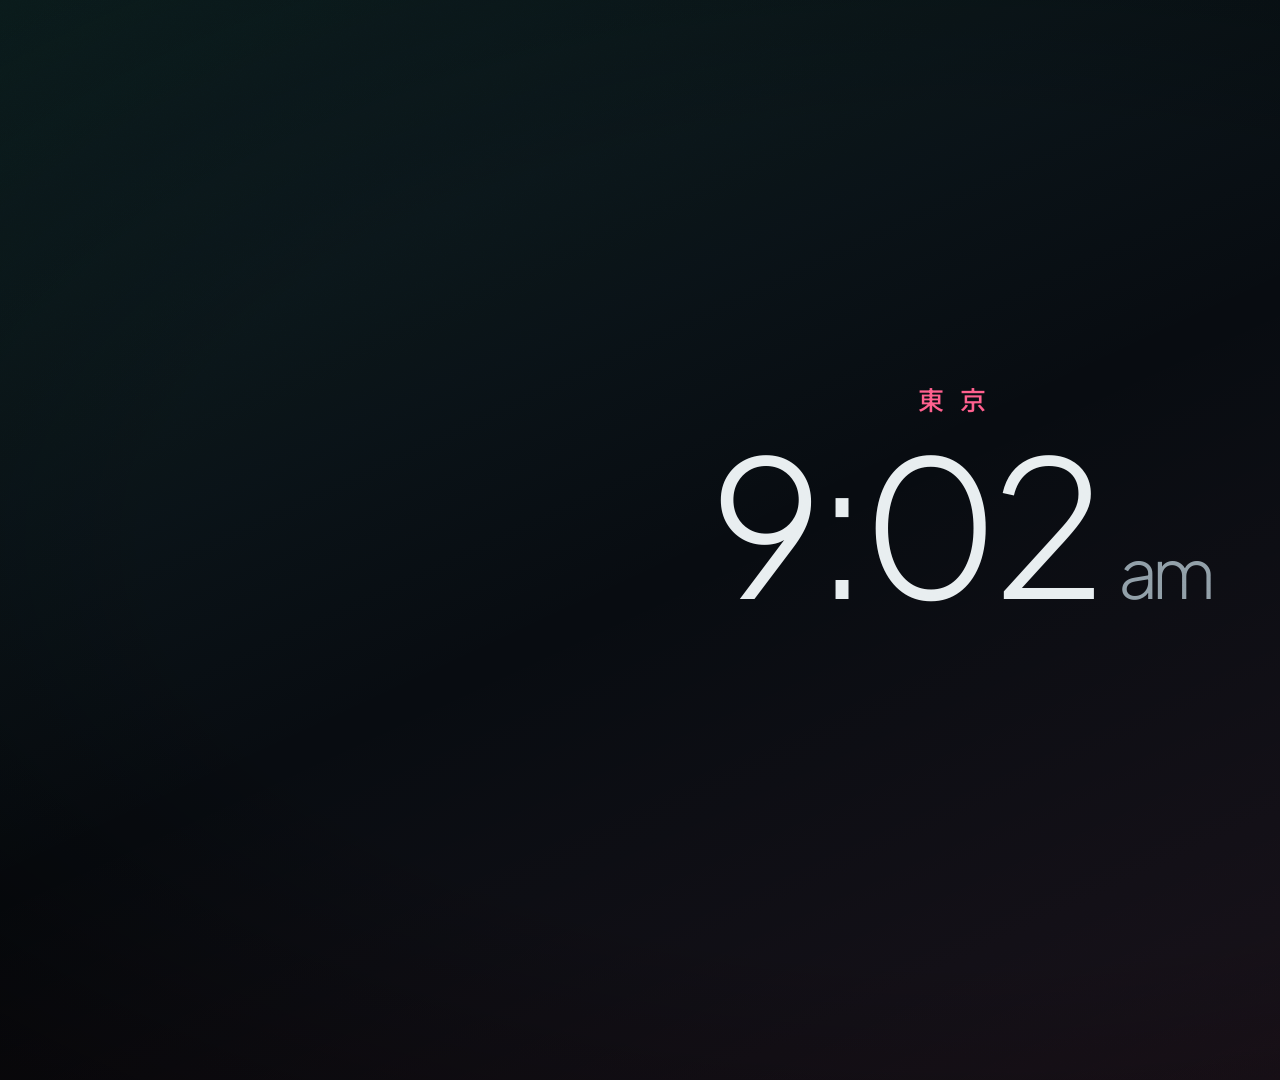
==== brag-output/composition/index.html @ 554b27e4 "Add narrated launch video for Prospect and Outreach Agent Tokyo-night minimal brag video (1920x1080," ====
<!doctype html>
<html lang="en">
<head>
<meta charset="utf-8">
<title>Prospect and Outreach Agent</title>
<style>
@font-face{font-family:"Jakarta";src:url(assets/fonts/jakarta-300.woff2) format("woff2");font-weight:300}
@font-face{font-family:"Jakarta";src:url(assets/fonts/jakarta-400.woff2) format("woff2");font-weight:400}
@font-face{font-family:"Jakarta";src:url(assets/fonts/jakarta-600.woff2) format("woff2");font-weight:600}
@font-face{font-family:"JBMono";src:url(assets/fonts/jbmono-400.woff2) format("woff2");font-weight:400}
@font-face{font-family:"JBMono";src:url(assets/fonts/jbmono-500.woff2) format("woff2");font-weight:500}
@font-face{font-family:"NotoJP";src:url(assets/fonts/notojp-300.woff2) format("woff2");font-weight:300}
@font-face{font-family:"NotoJP";src:url(assets/fonts/notojp-500.woff2) format("woff2");font-weight:500}

:root{
  --ink:#070B10; --ink2:#0C1219; --line:#1E2A33; --line2:#2A3A45;
  --text:#E8EEF0; --muted:#8C9CA5;
  --teal:#3FD0C9; --magenta:#FF5C8A; --amber:#F2B25C;
}
html,body{margin:0;padding:0;background:var(--ink)}
#root{position:relative;width:1920px;height:1080px;overflow:hidden;background:var(--ink);
  color:var(--text);font-family:"Jakarta",sans-serif;font-weight:300}
.clip{position:absolute;inset:0}
.abs{position:absolute}
.mono{font-family:"JBMono",monospace;font-weight:400;letter-spacing:.08em}
.jp{font-family:"NotoJP",sans-serif}
.muted{color:var(--muted)}

/* ---------- Tokyo grade layers ---------- */
#bokeh .b{position:absolute;border-radius:50%;filter:blur(70px)}
#grade{background:linear-gradient(155deg,rgba(63,208,201,.10) 0%,rgba(7,11,16,0) 45%,rgba(255,92,138,.09) 100%);mix-blend-mode:screen}
#vignette{background:radial-gradient(ellipse 75% 70% at 50% 50%,rgba(0,0,0,0) 55%,rgba(0,0,0,.62) 100%)}
#grain{position:absolute;inset:-120px;opacity:.075;mix-blend-mode:overlay;
  background-image:url("data:image/svg+xml;utf8,<svg xmlns='http://www.w3.org/2000/svg' width='240' height='240'><filter id='n'><feTurbulence type='fractalNoise' baseFrequency='.9' numOctaves='2' stitchTiles='stitch'/><feColorMatrix values='0 0 0 0 1  0 0 0 0 1  0 0 0 0 1  0 0 0 1 0'/></filter><rect width='240' height='240' filter='url(%23n)'/></svg>");}
#hair{left:0;bottom:0;height:2px;width:1920px;background:linear-gradient(90deg,var(--teal),var(--magenta));transform-origin:0 50%;opacity:.7}

/* ---------- shared bits ---------- */
.label{left:96px;top:72px;display:flex;align-items:baseline;gap:20px}
.label .k{font-family:"NotoJP";font-weight:500;font-size:34px;color:var(--magenta)}
.label .t{font-family:"JBMono";font-size:22px;letter-spacing:.32em;text-transform:uppercase;color:var(--muted)}
.card{border:1px solid var(--line2);background:rgba(12,18,25,.82);border-radius:10px}
.node{border:1px solid var(--line2);background:rgba(12,18,25,.9);border-radius:12px;padding:22px 30px}
.node .k{font-family:"NotoJP";font-weight:500;font-size:22px;color:var(--teal);letter-spacing:.2em}
.node .n{font-size:40px;font-weight:400;margin-top:4px;letter-spacing:-.01em}
.node .s{font-family:"JBMono";font-size:22px;color:var(--muted);letter-spacing:.08em;margin-top:6px}
.hl{background:var(--line2)}

/* scene 1 */
.win{width:540px;height:350px}
.win .bar{height:46px;border-bottom:1px solid var(--line);display:flex;align-items:center;gap:10px;padding:0 18px}
.win .dot{width:9px;height:9px;border-radius:50%;background:var(--line2)}
.win .ttl{margin-left:12px;font-family:"JBMono";font-size:22px;letter-spacing:.12em;color:var(--text)}
.win .sk{height:12px;border-radius:6px;background:#17222B;margin:22px 26px 0}
.tab{width:62px;height:30px;border:1px solid var(--line2);border-bottom:none;border-radius:8px 8px 0 0;background:rgba(12,18,25,.9)}
.tab::after{content:"";position:absolute;left:12px;top:12px;width:30px;height:5px;border-radius:3px;background:#22303A}

/* scene 3/4 */
.tool{left:120px;width:580px;height:76px;display:flex;align-items:center;gap:22px}
.tool .ic{width:52px;height:52px;border:1px solid var(--line2);border-radius:10px;display:flex;align-items:center;justify-content:center;font-family:"JBMono";font-size:20px;color:var(--teal)}
.tool .a{font-size:28px;font-weight:400}
.tool .b{font-family:"JBMono";font-size:21px;color:var(--muted);letter-spacing:.06em;margin-top:2px}
.row{left:820px;width:1000px;height:88px;display:flex;align-items:center;padding:0 28px;box-sizing:border-box}
.row .who{flex:1}
.row .nm{font-size:28px;font-weight:400}
.row .tt{font-family:"JBMono";font-size:21px;color:var(--muted);letter-spacing:.05em;margin-top:2px}
.pill{font-family:"JBMono";font-size:21px;letter-spacing:.04em;color:var(--teal);border:1px solid rgba(63,208,201,.4);border-radius:999px;padding:6px 14px}
.score{width:92px;text-align:right;font-family:"JBMono";font-weight:500;font-size:34px;color:var(--amber)}
.aside{font-family:"JBMono";font-size:22px;color:var(--magenta);letter-spacing:.08em;margin-left:16px}
.bar2{height:6px;border-radius:3px;background:#17222B;position:relative;width:420px}
.bar2 i{position:absolute;left:0;top:0;bottom:0;border-radius:3px;background:var(--amber);transform-origin:0 50%}

/* scene 5 */
#email{left:820px;top:220px;width:980px;height:520px;padding:34px 44px;box-sizing:border-box}
#email .meta{font-family:"JBMono";font-size:22px;color:var(--muted);letter-spacing:.04em;line-height:1.8}
#email .meta b{color:var(--text);font-weight:400}
#email .body{margin-top:26px;font-size:32px;line-height:1.55;font-weight:300}
#fact{position:relative;color:var(--text)}
#factline{position:absolute;left:0;right:0;bottom:-4px;height:2px;background:var(--teal);transform-origin:0 50%}
.caret{display:inline-block;width:2px;height:30px;background:var(--magenta);vertical-align:-4px;margin-left:2px}

/* scene 6 */
#btn{left:760px;top:690px;width:400px;height:76px;border-radius:12px;border:1px solid var(--teal);display:flex;align-items:center;justify-content:center;font-size:26px;font-weight:400;color:var(--text);background:rgba(63,208,201,.06)}
</style>
<script src="assets/vendor/gsap.min.js"></script>
<script src="assets/rms.js"></script>
</head>
<body>
<div id="root" data-composition-id="root" data-width="1920" data-height="1080" data-start="0" data-duration="36.93">

  <!-- background bokeh (Tokyo night lights) -->
  <div id="bokeh" class="clip" data-layout-allow-occlusion data-start="0" data-duration="36.93" data-track-index="0">
    <div class="b" id="b1" style="left:-140px;top:640px;width:620px;height:620px;background:#0F5A5C"></div>
    <div class="b" id="b2" style="left:1380px;top:-180px;width:640px;height:640px;background:#5A1736"></div>
    <div class="b" id="b3" style="left:1520px;top:760px;width:360px;height:360px;background:#5C3E12"></div>
    <div class="b" id="b4" style="left:620px;top:-260px;width:420px;height:420px;background:#123E55"></div>
  </div>

  <div id="vignette" class="clip" data-layout-allow-occlusion data-start="0" data-duration="36.93" data-track-index="9" style="pointer-events:none"></div>

  <!-- ======== SCENE 1 — the problem ======== -->
  <div id="s1" class="clip" data-layout-allow-occlusion data-start="0" data-duration="8.3" data-track-index="1">
    <div class="abs label" id="l1"><span class="k">一</span><span class="t">the problem</span></div>
    <div class="abs" id="bigclock" style="left:0;width:1920px;top:380px;text-align:center">
      <div class="jp" style="font-size:26px;letter-spacing:.6em;color:var(--magenta);font-weight:500">東京</div>
      <div style="font-size:190px;font-weight:300;letter-spacing:-.03em;line-height:1.1">9:02<span style="font-size:70px;color:var(--muted);margin-left:18px">am</span></div>
    </div>
    <div class="abs mono" id="smallclock" style="right:96px;top:66px;font-size:30px;color:var(--text);letter-spacing:.1em"><span id="clk">9:02</span> <span class="muted" style="font-size:20px">AM</span></div>

    <div class="abs card win" id="w1" style="left:250px;top:330px"><div class="bar"><span class="dot"></span><span class="dot"></span><span class="dot"></span><span class="ttl">CRM</span></div><div class="sk" style="width:70%"></div><div class="sk" style="width:85%"></div><div class="sk" style="width:55%"></div><div class="sk" style="width:78%"></div><div class="sk" style="width:62%"></div></div>
    <div class="abs card win" id="w2" style="left:690px;top:390px"><div class="bar"><span class="dot"></span><span class="dot"></span><span class="dot"></span><span class="ttl">Contact list</span></div><div class="sk" style="width:60%"></div><div class="sk" style="width:80%"></div><div class="sk" style="width:72%"></div><div class="sk" style="width:50%"></div><div class="sk" style="width:66%"></div></div>
    <div class="abs card win" id="w3" style="left:1130px;top:330px"><div class="bar"><span class="dot"></span><span class="dot"></span><span class="dot"></span><span class="ttl">Search</span></div><div class="sk" style="width:88%"></div><div class="sk" style="width:64%"></div><div class="sk" style="width:76%"></div><div class="sk" style="width:58%"></div><div class="sk" style="width:82%"></div></div>
    <div id="tabs"></div>

    <div class="abs card" id="onemail" style="left:740px;top:400px;width:440px;height:220px;padding:28px 34px;box-sizing:border-box">
      <div class="mono muted" style="font-size:20px;letter-spacing:.3em">DRAFTS</div>
      <div style="font-size:64px;font-weight:300;margin-top:14px">1 email</div>
      <div class="mono muted" style="font-size:20px;margin-top:8px">10:04 AM</div>
    </div>
  </div>

  <!-- ======== SCENE 2 — the manager ======== -->
  <div id="s2" class="clip" data-layout-allow-occlusion data-start="8.3" data-duration="5.85" data-track-index="2">
    <div class="abs label"><span class="k">二</span><span class="t">the orchestrator</span></div>
    <div class="abs card" id="target" style="left:510px;top:190px;width:900px;height:74px;display:flex;align-items:center;gap:26px;padding:0 30px;box-sizing:border-box">
      <span class="mono" style="font-size:20px;letter-spacing:.3em;color:var(--magenta)">TARGET</span>
      <span style="font-size:25px;font-weight:400">VP Sales, CRO · software · 200–2,000 staff · US</span>
    </div>
    <div class="abs hl" id="c0" style="left:959px;top:264px;width:2px;height:126px;transform-origin:50% 0"></div>
    <div class="abs node" id="mgr" style="left:700px;top:390px;width:520px;box-sizing:border-box;text-align:center;border-color:rgba(255,92,138,.55)">
      <div class="k" style="color:var(--magenta)">管理</div><div class="n">Manager Agent</div><div class="s">plans · delegates · checks</div>
    </div>
    <div class="abs hl" id="c1" style="left:959px;top:572px;width:2px;height:60px;transform-origin:50% 0"></div>
    <div class="abs hl" id="c2" style="left:560px;top:632px;width:800px;height:2px;transform-origin:50% 50%"></div>
    <div class="abs hl" id="c3" style="left:560px;top:632px;width:2px;height:60px;transform-origin:50% 0"></div>
    <div class="abs hl" id="c4" style="left:1358px;top:632px;width:2px;height:60px;transform-origin:50% 0"></div>
    <div class="abs node" id="nres" style="left:340px;top:692px;width:440px;box-sizing:border-box;text-align:center">
      <div class="k">調査</div><div class="n">Research Agent</div><div class="s">finds · checks · ranks</div>
    </div>
    <div class="abs node" id="nout" style="left:1140px;top:692px;width:440px;box-sizing:border-box;text-align:center">
      <div class="k">連絡</div><div class="n">Outreach Agent</div><div class="s">writes · cites · syncs</div>
    </div>
  </div>

  <!-- ======== SCENE 3 — research tools ======== -->
  <div id="s3" class="clip" data-layout-allow-occlusion data-start="14.15" data-duration="8.15" data-track-index="3">
    <div class="abs label"><span class="k">三</span><span class="t">research</span></div>
    <div class="abs node" id="rnode" style="left:120px;top:190px;width:580px;box-sizing:border-box">
      <div class="k">調査</div><div class="n">Research Agent</div>
    </div>
    <div class="abs tool" id="t1" style="top:390px"><div class="ic">◫</div><div><div class="a">CRM records</div><div class="b">accounts · owners · history</div></div></div>
    <div class="abs tool" id="t2" style="top:490px"><div class="ic">◎</div><div><div class="a">Contact database</div><div class="b">people search by role</div></div></div>
    <div class="abs tool" id="t3" style="top:590px"><div class="ic">@</div><div><div class="a">Email check</div><div class="b">verified before send</div></div></div>
    <div class="abs tool" id="t4" style="top:690px"><div class="ic">⌕</div><div><div class="a">Web search</div><div class="b">news · job posts · funding</div></div></div>
  </div>

  <!-- leads list: shared by scenes 3 and 4 -->
  <div id="leads" class="clip" data-layout-allow-occlusion data-start="19.3" data-duration="6.3" data-track-index="4">
    <div class="abs mono muted" id="lhead" style="left:820px;top:206px;font-size:20px;letter-spacing:.3em">LEADS FOUND · 4</div>
    <div class="abs card row" id="r0" style="top:260px"><div class="who"><div class="nm">Elena Ruiz</div><div class="tt">Head of RevOps · Brightpath</div></div><span class="pill">new office · 120 days</span><span class="score" id="sc0">0</span></div>
    <div class="abs card row" id="r1" style="top:364px"><div class="who"><div class="nm">Tom Becker</div><div class="tt">VP Finance · Corvel Group</div></div><span class="pill">new CFO · 70 days</span><span class="score" id="sc1">0</span></div>
    <div class="abs card row" id="r2" style="top:468px"><div class="who"><div class="nm">Maya Chen</div><div class="tt">CRO · Northwind Cloud</div></div><span class="pill">hiring 14 AEs · 9 days</span><span class="score" id="sc2">0</span></div>
    <div class="abs card row" id="r3" style="top:572px"><div class="who"><div class="nm">Arjun Rao</div><div class="tt">VP Sales · Ledgerly</div></div><span class="pill">Series C · 41 days</span><span class="score" id="sc3">0</span></div>
    <div class="abs aside" id="aside" style="left:1376px;top:790px">set aside · out of profile</div>
  </div>

  <!-- ======== SCENE 4 — prioritize ======== -->
  <div id="s4" class="clip" data-layout-allow-occlusion data-start="22.2" data-duration="3.3" data-track-index="5">
    <div class="abs label"><span class="k">四</span><span class="t">prioritize</span></div>
    <div class="abs" id="brk" style="left:120px;top:250px;width:580px">
      <div class="jp" style="font-size:22px;letter-spacing:.3em;color:var(--amber);font-weight:500">優先</div>
      <div style="display:flex;align-items:baseline;gap:18px;margin-top:6px"><span style="font-size:110px;font-weight:300;color:var(--amber);line-height:1" id="bigscore">0</span><span class="mono muted" style="font-size:18px">/ 100</span></div>
      <div class="mono" style="font-size:22px;letter-spacing:.2em;color:var(--text);margin-top:6px">PRIORITY NOW · MAYA CHEN</div>
      <div style="margin-top:44px;display:flex;flex-direction:column;gap:26px">
        <div><div class="mono muted" style="font-size:21px;margin-bottom:10px;display:flex;justify-content:space-between;width:420px"><span>account fit</span><span>40/40</span></div><div class="bar2"><i id="k1" style="width:100%"></i></div></div>
        <div><div class="mono muted" style="font-size:21px;margin-bottom:10px;display:flex;justify-content:space-between;width:420px"><span>persona fit</span><span>20/20</span></div><div class="bar2"><i id="k2" style="width:100%"></i></div></div>
        <div><div class="mono muted" style="font-size:21px;margin-bottom:10px;display:flex;justify-content:space-between;width:420px"><span>intent</span><span>15/25</span></div><div class="bar2"><i id="k3" style="width:60%"></i></div></div>
        <div><div class="mono muted" style="font-size:21px;margin-bottom:10px;display:flex;justify-content:space-between;width:420px"><span>timing</span><span>15/15</span></div><div class="bar2"><i id="k4" style="width:100%"></i></div></div>
      </div>
    </div>
  </div>

  <!-- ======== SCENE 5 — outreach ======== -->
  <div id="s5" class="clip" data-layout-allow-occlusion data-start="25.5" data-duration="6.3" data-track-index="6">
    <div class="abs label"><span class="k">五</span><span class="t">outreach</span></div>
    <div class="abs node" id="onode" style="left:120px;top:190px;width:580px;box-sizing:border-box">
      <div class="k">連絡</div><div class="n">Outreach Agent</div>
    </div>
    <div class="abs tool" id="u1" style="top:390px"><div class="ic">≡</div><div><div class="a">Sales playbook</div><div class="b">pains · value · tone</div></div></div>
    <div class="abs tool" id="u2" style="top:490px"><div class="ic">✓</div><div><div class="a">Fact check</div><div class="b">every claim has a source</div></div></div>
    <div class="abs tool" id="u3" style="top:590px"><div class="ic">⇄</div><div><div class="a">CRM sync</div><div class="b">drafts · status · notes</div></div></div>

    <div class="abs card" id="email">
      <div class="meta">To&nbsp;&nbsp;&nbsp;&nbsp;&nbsp;&nbsp;<b>Maya Chen · CRO, Northwind Cloud</b><br>Subject&nbsp;<b>14 new reps at Northwind</b></div>
      <div class="body"><span id="e1"></span><span id="fact"><span id="e2"></span><span id="factline"></span></span><span id="e3"></span><span class="caret" id="caret"></span></div>
      <div class="abs mono" id="src" style="left:44px;bottom:30px;font-size:21px;color:var(--teal);letter-spacing:.06em">↳ source · company job posts · 9 days ago</div>
    </div>
    <div class="abs" id="synced" style="left:1530px;top:770px;display:flex;align-items:center;gap:12px;border:1px solid rgba(63,208,201,.5);border-radius:999px;padding:12px 24px;background:rgba(63,208,201,.08)">
      <span style="color:var(--teal);font-size:22px">✓</span><span class="mono" style="font-size:24px;color:var(--text)">Synced to CRM</span>
    </div>
  </div>

  <!-- ======== SCENE 6 — outro ======== -->
  <div id="s6" class="clip" data-layout-allow-occlusion data-start="31.8" data-duration="5.13" data-track-index="7">
    <div class="abs" id="okanji" style="left:0;width:1920px;top:330px;text-align:center;font-family:NotoJP;font-weight:500;font-size:28px;letter-spacing:.8em;color:var(--magenta)">見込み客</div>
    <div class="abs" id="otitle" style="left:0;width:1920px;top:392px;text-align:center;font-size:104px;font-weight:300;letter-spacing:-.02em">Prospect and Outreach Agent</div>
    <div class="abs mono muted" id="osub" style="left:0;width:1920px;top:552px;text-align:center;font-size:24px;letter-spacing:.4em">RESEARCH · PRIORITIZE · PERSONALIZE</div>
    <div class="abs" id="btn">Run prospecting</div>
    <div class="abs" id="btnbar" style="left:780px;top:784px;width:360px;height:2px;background:var(--teal);transform-origin:0 50%"></div>
    <svg class="abs" id="cursor" style="left:0;top:0" width="34" height="46" viewBox="0 0 34 46"><path d="M2 2 L2 38 L11 29 L18 44 L24 41 L17 27 L30 27 Z" fill="#E8EEF0" stroke="#070B10" stroke-width="2"/></svg>
  </div>

  <!-- grade + grain on top of everything -->
  <div id="grade" class="clip" data-layout-allow-occlusion data-start="0" data-duration="36.93" data-track-index="8" style="pointer-events:none"></div>
  <div id="grainwrap" class="clip" data-layout-allow-occlusion data-start="0" data-duration="36.93" data-track-index="10" style="pointer-events:none;overflow:hidden"><div id="grain"></div></div>
  <div id="hairwrap" class="clip" data-layout-allow-occlusion data-start="0" data-duration="36.93" data-track-index="11" style="pointer-events:none"><div class="abs" id="hair"></div></div>

  <!-- ======== audio ======== -->
  <audio id="vo" data-start="0" data-duration="36.93" data-track-index="20" data-volume="1" src="assets/voiceover.wav"></audio>
  <audio id="music" data-start="0" data-duration="36.93" data-track-index="21" data-volume="0.14" data-fade-in="1" data-fade-out="2.5" src="assets/music/happy-beats-business-moves-vol-1-by-ende-dot-app.mp3"></audio>
  <audio id="fx1"  data-start="0.2"  data-duration="1" data-track-index="22" data-volume="0.45" src="assets/sfx/rollover2.ogg"></audio>
  <audio id="fx2"  data-start="2.3"  data-duration="1" data-track-index="23" data-volume="0.6" src="assets/sfx/drop_001.ogg"></audio>
  <audio id="fx3"  data-start="3.15" data-duration="1" data-track-index="24" data-volume="0.6" src="assets/sfx/drop_002.ogg"></audio>
  <audio id="fx4"  data-start="3.85" data-duration="1" data-track-index="25" data-volume="0.6" src="assets/sfx/drop_001.ogg"></audio>
  <audio id="fx5"  data-start="7.25" data-duration="1" data-track-index="26" data-volume="0.55" src="assets/sfx/click_003.ogg"></audio>
  <audio id="fx6"  data-start="8.5"  data-duration="2" data-track-index="27" data-volume="0.5" src="assets/sfx/bong_001.ogg"></audio>
  <audio id="fx7"  data-start="10.65" data-duration="1" data-track-index="28" data-volume="0.55" src="assets/sfx/drop_002.ogg"></audio>
  <audio id="fx8"  data-start="11.95" data-duration="1" data-track-index="29" data-volume="0.4" src="assets/sfx/rollover2.ogg"></audio>
  <audio id="fx9"  data-start="15.38" data-duration="1" data-track-index="30" data-volume="0.45" src="assets/sfx/click_003.ogg"></audio>
  <audio id="fx10" data-start="18.98" data-duration="1" data-track-index="31" data-volume="0.45" src="assets/sfx/click_003.ogg"></audio>
  <audio id="fx11" data-start="19.5" data-duration="1" data-track-index="32" data-volume="0.55" src="assets/sfx/drop_001.ogg"></audio>
  <audio id="fx12" data-start="22.5" data-duration="1" data-track-index="33" data-volume="0.5" src="assets/sfx/click_003.ogg"></audio>
  <audio id="fx13" data-start="24.0" data-duration="1" data-track-index="34" data-volume="0.6" src="assets/sfx/drop_002.ogg"></audio>
  <audio id="fx14" data-start="26.4" data-duration="1" data-track-index="35" data-volume="0.3" src="assets/sfx/keypress-001.wav"></audio>
  <audio id="fx15" data-start="26.75" data-duration="1" data-track-index="36" data-volume="0.3" src="assets/sfx/keypress-003.wav"></audio>
  <audio id="fx16" data-start="27.1" data-duration="1" data-track-index="37" data-volume="0.3" src="assets/sfx/keypress-005.wav"></audio>
  <audio id="fx17" data-start="27.45" data-duration="1" data-track-index="38" data-volume="0.3" src="assets/sfx/keypress-007.wav"></audio>
  <audio id="fx18" data-start="27.8" data-duration="1" data-track-index="39" data-volume="0.3" src="assets/sfx/keypress-009.wav"></audio>
  <audio id="fx19" data-start="28.15" data-duration="1" data-track-index="40" data-volume="0.3" src="assets/sfx/keypress-003.wav"></audio>
  <audio id="fx20" data-start="28.5" data-duration="1" data-track-index="41" data-volume="0.3" src="assets/sfx/keypress-001.wav"></audio>
  <audio id="fx21" data-start="29.95" data-duration="1" data-track-index="42" data-volume="0.6" src="assets/sfx/drop_001.ogg"></audio>
  <audio id="fx22" data-start="32.0" data-duration="2" data-track-index="43" data-volume="0.55" src="assets/sfx/bong_001.ogg"></audio>
  <audio id="fx23" data-start="34.75" data-duration="1" data-track-index="44" data-volume="0.7" src="assets/sfx/mouseclick1.ogg"></audio>
</div>

<script>
(function(){
  const TOTAL = 36.93;
  const tl = gsap.timeline({ paused: true });
  const E = "power2.out";
  const fin  = (s,t,d=0.7,y=16) => tl.fromTo(s,{opacity:0,y:y},{opacity:1,y:0,duration:d,ease:E},t);
  const fout = (s,t,d=0.45) => tl.to(s,{opacity:0,duration:d,ease:"power1.in"},t);

  // ---------- global: bokeh drift + audio-reactive glow ----------
  tl.fromTo("#b1",{x:0,y:0},{x:120,y:-60,duration:TOTAL,ease:"none"},0);
  tl.fromTo("#b2",{x:0,y:0},{x:-140,y:80,duration:TOTAL,ease:"none"},0);
  tl.fromTo("#b3",{x:0,y:0},{x:-90,y:-50,duration:TOTAL,ease:"none"},0);
  tl.fromTo("#b4",{x:0,y:0},{x:160,y:40,duration:TOTAL,ease:"none"},0);
  const rms = window.MUSIC_RMS || [];
  const glow = {t:0};
  tl.fromTo(glow,{t:0},{t:TOTAL,duration:TOTAL,ease:"none",onUpdate(){
    const i = Math.min(rms.length-1, Math.max(0, Math.floor(glow.t*15)));
    const r = rms.length ? rms[i] : 0.5;
    const base = Math.min(1, glow.t/1.2);           // fade the lights up at the start
    const o = base*(0.42 + 0.28*r);                  // subtle breath with the music
    gsap.set("#b1",{opacity:o}); gsap.set("#b2",{opacity:o*0.95});
    gsap.set("#b3",{opacity:o*0.7}); gsap.set("#b4",{opacity:o*0.8});
  }},0);

  // film grain jitter (seeded, 12 steps per second)
  let seed = 7; const rnd = () => (seed = (seed*16807)%2147483647)/2147483647;
  for (let k=0; k<TOTAL*12; k++) tl.set("#grain",{x:Math.round(rnd()*200-100),y:Math.round(rnd()*200-100)},k/12);
  tl.fromTo("#hair",{scaleX:0},{scaleX:1,duration:TOTAL,ease:"none"},0);

  // ---------- scene 1: the problem ----------
  tl.fromTo("#bigclock",{opacity:1,y:0},{opacity:1,y:-6,duration:1.5,ease:"none"},0);
  fout("#bigclock",1.55,0.4);
  fin("#l1",1.7,0.6,0);
  fin("#smallclock",1.85,0.5,-8);
  // windows: CRM, contact list, search (match the narration)
  tl.fromTo("#w1",{opacity:0,y:30,rotation:-1.2},{opacity:1,y:0,rotation:-1.2,duration:0.5,ease:E},2.3);
  tl.fromTo("#w2",{opacity:0,y:30,rotation:0.8},{opacity:1,y:0,rotation:0.8,duration:0.5,ease:E},3.15);
  tl.fromTo("#w3",{opacity:0,y:30,rotation:-0.6},{opacity:1,y:0,rotation:-0.6,duration:0.5,ease:E},3.85);
  // ten search tabs pile up on the search window
  const tabs = document.getElementById("tabs");
  for (let k=0;k<10;k++){
    const d = document.createElement("div");
    d.className = "abs tab"; d.style.left = (1140 + k*50) + "px"; d.style.top = "300px"; d.style.zIndex = 5;
    tabs.appendChild(d);
    tl.fromTo(d,{opacity:0,y:10},{opacity:1,y:0,duration:0.18,ease:E},4.0 + k*0.11);
  }
  // clock races from 9:02 to 10:04
  const clk = {m:542};
  tl.fromTo(clk,{m:542},{m:604,duration:1.1,ease:"power1.inOut",onUpdate(){
    const m = Math.round(clk.m), h = Math.floor(m/60), mm = String(m%60).padStart(2,"0");
    document.getElementById("clk").textContent = h + ":" + mm;
  }},5.6);
  tl.to("#smallclock",{color:"#FF5C8A",duration:0.3},6.5);
  // everything collapses into one email
  tl.to(["#w1","#w2","#w3","#tabs"],{opacity:0,scale:0.6,duration:0.55,ease:"power2.in"},6.85);
  tl.fromTo("#onemail",{opacity:0,scale:0.92},{opacity:1,scale:1,duration:0.5,ease:E},7.25);
  fout(["#onemail","#l1","#smallclock"],7.9,0.35);

  // ---------- scene 2: the manager ----------
  fin("#s2 .label",8.35,0.5,0);
  tl.fromTo("#mgr",{opacity:0,scale:0.94},{opacity:1,scale:1,duration:0.8,ease:E},8.52); // beat-locked: 8.52s
  fin("#target",10.65,0.55,-14);
  tl.fromTo("#c0",{scaleY:0},{scaleY:1,duration:0.4,ease:"power1.out"},11.0);
  tl.fromTo("#c1",{scaleY:0},{scaleY:1,duration:0.25,ease:"none"},11.95);
  tl.fromTo("#c2",{scaleX:0},{scaleX:1,duration:0.4,ease:"power1.out"},12.15);
  tl.fromTo(["#c3","#c4"],{scaleY:0},{scaleY:1,duration:0.25,ease:"none"},12.5);
  fin("#nres",12.7,0.55,12);
  fin("#nout",12.95,0.55,12);
  fout("#s2 > *",13.8,0.35);

  // ---------- scene 3: research ----------
  fin("#s3 .label",14.2,0.5,0);
  fin("#rnode",14.3,0.6,10);
  [["#t1",15.38],["#t2",16.25],["#t3",17.65],["#t4",18.95]].forEach(([s,t])=>{
    tl.fromTo(s,{opacity:0,x:-18},{opacity:1,x:0,duration:0.5,ease:E},t);
    tl.fromTo(s+" .ic",{borderColor:"#3FD0C9"},{borderColor:"#2A3A45",duration:1.2},t+0.3);
  });
  fin("#lhead",19.35,0.4,0);
  // beat-grid: rows at 19.52, 20.02, 20.51, 21.01 (full set then holds ~1.2s+)
  ["#r0","#r1","#r2","#r3"].forEach((s,k)=> tl.fromTo(s,{opacity:0,x:30},{opacity:1,x:0,duration:0.45,ease:E},[19.52,20.02,20.51,21.01][k]));
  fout("#s3 > *",21.9,0.3);

  // ---------- scene 4: prioritize ----------
  fin("#s4 .label",22.2,0.4,0);
  fin("#brk",22.3,0.5,10);
  tl.to("#lhead",{opacity:0,duration:0.2},22.2);
  tl.fromTo(".score",{opacity:0},{opacity:1,duration:0.25},22.45);
  const scores = [58,43,90,78];
  scores.forEach((v,k)=>{
    const o={v:0};
    tl.fromTo(o,{v:0},{v:v,duration:0.9,ease:"power2.out",onUpdate(){document.getElementById("sc"+k).textContent=Math.round(o.v);}},22.51); // beat-locked: 22.51s
  });
  const bs={v:0};
  tl.fromTo(bs,{v:0},{v:90,duration:0.9,ease:"power2.out",onUpdate(){document.getElementById("bigscore").textContent=Math.round(bs.v);}},22.51);
  ["#k1","#k2","#k3","#k4"].forEach((s,k)=> tl.fromTo(s,{scaleX:0},{scaleX:1,duration:0.6,ease:E},22.6+k*0.12));
  // the out-of-profile lead is set aside
  tl.to("#r1",{opacity:0.32,duration:0.4},23.3);
  // best fit goes first: re-sort (beat-locked: 24.02s)
  tl.to("#r2",{y:-208,duration:0.6,ease:"power3.inOut"},24.02);
  tl.to("#r3",{y:-208,duration:0.6,ease:"power3.inOut"},24.02);
  tl.to("#r0",{y:208,duration:0.6,ease:"power3.inOut"},24.02);
  tl.to("#r1",{y:208,duration:0.6,ease:"power3.inOut"},24.02);
  tl.to("#r2",{borderColor:"rgba(255,92,138,.75)",duration:0.4},24.4);
  fin("#aside",24.55,0.4,6);
  fout(["#s4 > *","#leads > *"],25.2,0.3);

  // ---------- scene 5: outreach ----------
  fin("#s5 .label",25.5,0.4,0);
  fin("#onode",25.55,0.5,10);
  fin("#u1",25.8,0.45,0); fin("#u2",26.1,0.45,0); fin("#u3",26.4,0.45,0);
  fin("#email",25.9,0.5,14);
  const segs = [
    ["e1","Hi Maya, I saw Northwind Cloud is "],
    ["e2","hiring 14 account executives"],
    ["e3",". That is a lot of new reps to coach. Open to a short chat?"]
  ];
  const N = segs.reduce((a,s)=>a+s[1].length,0);
  const ty = {n:0};
  tl.fromTo(ty,{n:0},{n:N,duration:2.7,ease:"none",onUpdate(){
    let left = Math.round(ty.n);
    segs.forEach(([id,txt])=>{ const c=Math.max(0,Math.min(txt.length,left)); document.getElementById(id).textContent=txt.slice(0,c); left-=c; });
  }},26.35);
  tl.fromTo("#caret",{opacity:1},{opacity:0,duration:0.01},29.3);
  tl.fromTo("#factline",{scaleX:0},{scaleX:1,duration:0.5,ease:E},28.75);
  tl.fromTo("#src",{opacity:0},{opacity:1,duration:0.4},28.95);
  tl.fromTo("#synced",{opacity:0,y:12,scale:0.96},{opacity:1,y:0,scale:1,duration:0.45,ease:E},29.95);
  tl.fromTo("#u3 .ic",{borderColor:"#2A3A45"},{borderColor:"#3FD0C9",duration:0.3},29.95);
  fout("#s5 > *",31.45,0.35);

  // ---------- scene 6: outro ----------
  fin("#okanji",31.85,0.8,0);
  tl.fromTo("#otitle",{opacity:0,y:20,scale:1.02},{opacity:1,y:0,scale:1,duration:1.1,ease:E},32.02); // beat-locked: 32.02s
  fin("#osub",33.0,0.6,0);
  fin("#btn",33.85,0.5,10);
  tl.fromTo("#cursor",{opacity:0,x:1260,y:900},{opacity:1,x:1100,y:830,duration:0.3,ease:"none"},34.0);
  tl.to("#cursor",{x:968,y:735,duration:0.45,ease:"power2.inOut"},34.3);
  tl.to("#btn",{scale:0.96,duration:0.08},34.75);
  tl.to("#btn",{scale:1,backgroundColor:"rgba(63,208,201,.22)",duration:0.25},34.83);
  tl.fromTo("#btnbar",{scaleX:0},{scaleX:1,duration:1.5,ease:"power1.inOut"},34.85);
  tl.to("#cursor",{opacity:0,duration:0.3},35.4);
  fout("#s6 > *",36.35,0.55);

  window.__timelines = window.__timelines || {};
  window.__timelines["root"] = tl;
})();
</script>
</body>
</html>
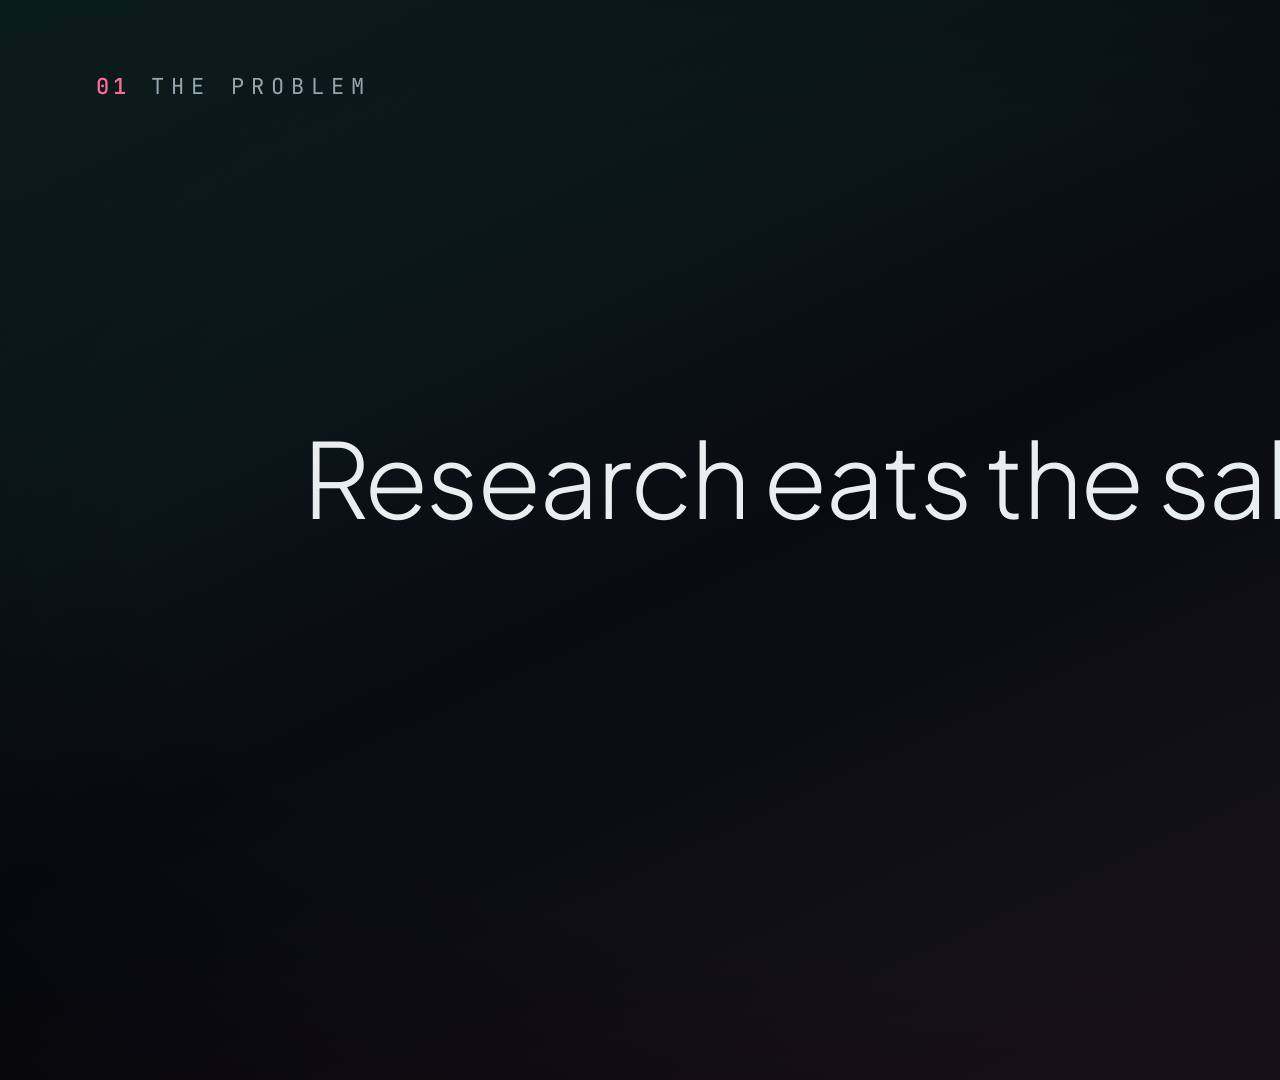
==== commit 94e7e664: "Brag video: drop Japanese text and clock, open on the problem statement Co-Authored-By: Claude Opus " ====
--- a/brag-output/composition/index.html
+++ b/brag-output/composition/index.html
@@ -9,8 +9,6 @@
 @font-face{font-family:"Jakarta";src:url(assets/fonts/jakarta-600.woff2) format("woff2");font-weight:600}
 @font-face{font-family:"JBMono";src:url(assets/fonts/jbmono-400.woff2) format("woff2");font-weight:400}
 @font-face{font-family:"JBMono";src:url(assets/fonts/jbmono-500.woff2) format("woff2");font-weight:500}
-@font-face{font-family:"NotoJP";src:url(assets/fonts/notojp-300.woff2) format("woff2");font-weight:300}
-@font-face{font-family:"NotoJP";src:url(assets/fonts/notojp-500.woff2) format("woff2");font-weight:500}
 
 :root{
   --ink:#070B10; --ink2:#0C1219; --line:#1E2A33; --line2:#2A3A45;
@@ -23,7 +21,6 @@
 .clip{position:absolute;inset:0}
 .abs{position:absolute}
 .mono{font-family:"JBMono",monospace;font-weight:400;letter-spacing:.08em}
-.jp{font-family:"NotoJP",sans-serif}
 .muted{color:var(--muted)}
 
 /* ---------- Tokyo grade layers ---------- */
@@ -36,11 +33,11 @@
 
 /* ---------- shared bits ---------- */
 .label{left:96px;top:72px;display:flex;align-items:baseline;gap:20px}
-.label .k{font-family:"NotoJP";font-weight:500;font-size:34px;color:var(--magenta)}
+.label .k{font-family:"JBMono";font-weight:500;font-size:22px;letter-spacing:.2em;color:var(--magenta)}
 .label .t{font-family:"JBMono";font-size:22px;letter-spacing:.32em;text-transform:uppercase;color:var(--muted)}
 .card{border:1px solid var(--line2);background:rgba(12,18,25,.82);border-radius:10px}
 .node{border:1px solid var(--line2);background:rgba(12,18,25,.9);border-radius:12px;padding:22px 30px}
-.node .k{font-family:"NotoJP";font-weight:500;font-size:22px;color:var(--teal);letter-spacing:.2em}
+.node .k{font-family:"JBMono";font-weight:500;font-size:18px;color:var(--teal);letter-spacing:.28em}
 .node .n{font-size:40px;font-weight:400;margin-top:4px;letter-spacing:-.01em}
 .node .s{font-family:"JBMono";font-size:22px;color:var(--muted);letter-spacing:.08em;margin-top:6px}
 .hl{background:var(--line2)}
@@ -85,67 +82,64 @@
 <script src="assets/rms.js"></script>
 </head>
 <body>
-<div id="root" data-composition-id="root" data-width="1920" data-height="1080" data-start="0" data-duration="36.93">
+<div id="root" data-composition-id="root" data-width="1920" data-height="1080" data-start="0" data-duration="38.43">
 
   <!-- background bokeh (Tokyo night lights) -->
-  <div id="bokeh" class="clip" data-layout-allow-occlusion data-start="0" data-duration="36.93" data-track-index="0">
+  <div id="bokeh" class="clip" data-layout-allow-occlusion data-start="0" data-duration="38.43" data-track-index="0">
     <div class="b" id="b1" style="left:-140px;top:640px;width:620px;height:620px;background:#0F5A5C"></div>
     <div class="b" id="b2" style="left:1380px;top:-180px;width:640px;height:640px;background:#5A1736"></div>
     <div class="b" id="b3" style="left:1520px;top:760px;width:360px;height:360px;background:#5C3E12"></div>
     <div class="b" id="b4" style="left:620px;top:-260px;width:420px;height:420px;background:#123E55"></div>
   </div>
 
-  <div id="vignette" class="clip" data-layout-allow-occlusion data-start="0" data-duration="36.93" data-track-index="9" style="pointer-events:none"></div>
+  <div id="vignette" class="clip" data-layout-allow-occlusion data-start="0" data-duration="38.43" data-track-index="9" style="pointer-events:none"></div>
 
   <!-- ======== SCENE 1 — the problem ======== -->
-  <div id="s1" class="clip" data-layout-allow-occlusion data-start="0" data-duration="8.3" data-track-index="1">
-    <div class="abs label" id="l1"><span class="k">一</span><span class="t">the problem</span></div>
-    <div class="abs" id="bigclock" style="left:0;width:1920px;top:380px;text-align:center">
-      <div class="jp" style="font-size:26px;letter-spacing:.6em;color:var(--magenta);font-weight:500">東京</div>
-      <div style="font-size:190px;font-weight:300;letter-spacing:-.03em;line-height:1.1">9:02<span style="font-size:70px;color:var(--muted);margin-left:18px">am</span></div>
-    </div>
-    <div class="abs mono" id="smallclock" style="right:96px;top:66px;font-size:30px;color:var(--text);letter-spacing:.1em"><span id="clk">9:02</span> <span class="muted" style="font-size:20px">AM</span></div>
+  <div id="s1" class="clip" data-layout-allow-occlusion data-start="0" data-duration="9.8" data-track-index="1">
+    <div class="abs label" id="l1"><span class="k">01</span><span class="t">the problem</span></div>
+    <div class="abs" id="headline" style="left:0;width:1920px;top:420px;text-align:center">
+      <div style="font-size:104px;font-weight:300;letter-spacing:-.02em;line-height:1.1">Research eats the sales day.</div>
+    </div>
 
     <div class="abs card win" id="w1" style="left:250px;top:330px"><div class="bar"><span class="dot"></span><span class="dot"></span><span class="dot"></span><span class="ttl">CRM</span></div><div class="sk" style="width:70%"></div><div class="sk" style="width:85%"></div><div class="sk" style="width:55%"></div><div class="sk" style="width:78%"></div><div class="sk" style="width:62%"></div></div>
     <div class="abs card win" id="w2" style="left:690px;top:390px"><div class="bar"><span class="dot"></span><span class="dot"></span><span class="dot"></span><span class="ttl">Contact list</span></div><div class="sk" style="width:60%"></div><div class="sk" style="width:80%"></div><div class="sk" style="width:72%"></div><div class="sk" style="width:50%"></div><div class="sk" style="width:66%"></div></div>
     <div class="abs card win" id="w3" style="left:1130px;top:330px"><div class="bar"><span class="dot"></span><span class="dot"></span><span class="dot"></span><span class="ttl">Search</span></div><div class="sk" style="width:88%"></div><div class="sk" style="width:64%"></div><div class="sk" style="width:76%"></div><div class="sk" style="width:58%"></div><div class="sk" style="width:82%"></div></div>
     <div id="tabs"></div>
 
-    <div class="abs card" id="onemail" style="left:740px;top:400px;width:440px;height:220px;padding:28px 34px;box-sizing:border-box">
-      <div class="mono muted" style="font-size:20px;letter-spacing:.3em">DRAFTS</div>
-      <div style="font-size:64px;font-weight:300;margin-top:14px">1 email</div>
-      <div class="mono muted" style="font-size:20px;margin-top:8px">10:04 AM</div>
+    <div class="abs card" id="onemail" style="left:610px;top:380px;width:700px;height:260px;padding:30px 38px;box-sizing:border-box">
+      <div class="mono muted" style="font-size:20px;letter-spacing:.3em">DRAFT · TEMPLATE 07</div>
+      <div style="font-size:34px;font-weight:300;margin-top:18px;line-height:1.5">Hi <span style="color:var(--magenta)">{first_name}</span>, hope this finds you well. I wanted to reach out about…</div>
     </div>
   </div>
 
   <!-- ======== SCENE 2 — the manager ======== -->
-  <div id="s2" class="clip" data-layout-allow-occlusion data-start="8.3" data-duration="5.85" data-track-index="2">
-    <div class="abs label"><span class="k">二</span><span class="t">the orchestrator</span></div>
+  <div id="s2" class="clip" data-layout-allow-occlusion data-start="9.8" data-duration="5.85" data-track-index="2">
+    <div class="abs label"><span class="k">02</span><span class="t">the orchestrator</span></div>
     <div class="abs card" id="target" style="left:510px;top:190px;width:900px;height:74px;display:flex;align-items:center;gap:26px;padding:0 30px;box-sizing:border-box">
       <span class="mono" style="font-size:20px;letter-spacing:.3em;color:var(--magenta)">TARGET</span>
       <span style="font-size:25px;font-weight:400">VP Sales, CRO · software · 200–2,000 staff · US</span>
     </div>
     <div class="abs hl" id="c0" style="left:959px;top:264px;width:2px;height:126px;transform-origin:50% 0"></div>
     <div class="abs node" id="mgr" style="left:700px;top:390px;width:520px;box-sizing:border-box;text-align:center;border-color:rgba(255,92,138,.55)">
-      <div class="k" style="color:var(--magenta)">管理</div><div class="n">Manager Agent</div><div class="s">plans · delegates · checks</div>
+      <div class="k" style="color:var(--magenta)">ORCHESTRATOR</div><div class="n">Manager Agent</div><div class="s">plans · delegates · checks</div>
     </div>
     <div class="abs hl" id="c1" style="left:959px;top:572px;width:2px;height:60px;transform-origin:50% 0"></div>
     <div class="abs hl" id="c2" style="left:560px;top:632px;width:800px;height:2px;transform-origin:50% 50%"></div>
     <div class="abs hl" id="c3" style="left:560px;top:632px;width:2px;height:60px;transform-origin:50% 0"></div>
     <div class="abs hl" id="c4" style="left:1358px;top:632px;width:2px;height:60px;transform-origin:50% 0"></div>
     <div class="abs node" id="nres" style="left:340px;top:692px;width:440px;box-sizing:border-box;text-align:center">
-      <div class="k">調査</div><div class="n">Research Agent</div><div class="s">finds · checks · ranks</div>
+      <div class="k">SUB-AGENT</div><div class="n">Research Agent</div><div class="s">finds · checks · ranks</div>
     </div>
     <div class="abs node" id="nout" style="left:1140px;top:692px;width:440px;box-sizing:border-box;text-align:center">
-      <div class="k">連絡</div><div class="n">Outreach Agent</div><div class="s">writes · cites · syncs</div>
+      <div class="k">SUB-AGENT</div><div class="n">Outreach Agent</div><div class="s">writes · cites · syncs</div>
     </div>
   </div>
 
   <!-- ======== SCENE 3 — research tools ======== -->
-  <div id="s3" class="clip" data-layout-allow-occlusion data-start="14.15" data-duration="8.15" data-track-index="3">
-    <div class="abs label"><span class="k">三</span><span class="t">research</span></div>
+  <div id="s3" class="clip" data-layout-allow-occlusion data-start="15.65" data-duration="8.15" data-track-index="3">
+    <div class="abs label"><span class="k">03</span><span class="t">research</span></div>
     <div class="abs node" id="rnode" style="left:120px;top:190px;width:580px;box-sizing:border-box">
-      <div class="k">調査</div><div class="n">Research Agent</div>
+      <div class="k">SUB-AGENT</div><div class="n">Research Agent</div>
     </div>
     <div class="abs tool" id="t1" style="top:390px"><div class="ic">◫</div><div><div class="a">CRM records</div><div class="b">accounts · owners · history</div></div></div>
     <div class="abs tool" id="t2" style="top:490px"><div class="ic">◎</div><div><div class="a">Contact database</div><div class="b">people search by role</div></div></div>
@@ -154,7 +148,7 @@
   </div>
 
   <!-- leads list: shared by scenes 3 and 4 -->
-  <div id="leads" class="clip" data-layout-allow-occlusion data-start="19.3" data-duration="6.3" data-track-index="4">
+  <div id="leads" class="clip" data-layout-allow-occlusion data-start="20.8" data-duration="6.3" data-track-index="4">
     <div class="abs mono muted" id="lhead" style="left:820px;top:206px;font-size:20px;letter-spacing:.3em">LEADS FOUND · 4</div>
     <div class="abs card row" id="r0" style="top:260px"><div class="who"><div class="nm">Elena Ruiz</div><div class="tt">Head of RevOps · Brightpath</div></div><span class="pill">new office · 120 days</span><span class="score" id="sc0">0</span></div>
     <div class="abs card row" id="r1" style="top:364px"><div class="who"><div class="nm">Tom Becker</div><div class="tt">VP Finance · Corvel Group</div></div><span class="pill">new CFO · 70 days</span><span class="score" id="sc1">0</span></div>
@@ -164,10 +158,10 @@
   </div>
 
   <!-- ======== SCENE 4 — prioritize ======== -->
-  <div id="s4" class="clip" data-layout-allow-occlusion data-start="22.2" data-duration="3.3" data-track-index="5">
-    <div class="abs label"><span class="k">四</span><span class="t">prioritize</span></div>
+  <div id="s4" class="clip" data-layout-allow-occlusion data-start="23.7" data-duration="3.3" data-track-index="5">
+    <div class="abs label"><span class="k">04</span><span class="t">prioritize</span></div>
     <div class="abs" id="brk" style="left:120px;top:250px;width:580px">
-      <div class="jp" style="font-size:22px;letter-spacing:.3em;color:var(--amber);font-weight:500">優先</div>
+      <div class="mono" style="font-size:20px;letter-spacing:.3em;color:var(--amber)">LEAD SCORE</div>
       <div style="display:flex;align-items:baseline;gap:18px;margin-top:6px"><span style="font-size:110px;font-weight:300;color:var(--amber);line-height:1" id="bigscore">0</span><span class="mono muted" style="font-size:18px">/ 100</span></div>
       <div class="mono" style="font-size:22px;letter-spacing:.2em;color:var(--text);margin-top:6px">PRIORITY NOW · MAYA CHEN</div>
       <div style="margin-top:44px;display:flex;flex-direction:column;gap:26px">
@@ -180,10 +174,10 @@
   </div>
 
   <!-- ======== SCENE 5 — outreach ======== -->
-  <div id="s5" class="clip" data-layout-allow-occlusion data-start="25.5" data-duration="6.3" data-track-index="6">
-    <div class="abs label"><span class="k">五</span><span class="t">outreach</span></div>
+  <div id="s5" class="clip" data-layout-allow-occlusion data-start="27.0" data-duration="6.3" data-track-index="6">
+    <div class="abs label"><span class="k">05</span><span class="t">outreach</span></div>
     <div class="abs node" id="onode" style="left:120px;top:190px;width:580px;box-sizing:border-box">
-      <div class="k">連絡</div><div class="n">Outreach Agent</div>
+      <div class="k">SUB-AGENT</div><div class="n">Outreach Agent</div>
     </div>
     <div class="abs tool" id="u1" style="top:390px"><div class="ic">≡</div><div><div class="a">Sales playbook</div><div class="b">pains · value · tone</div></div></div>
     <div class="abs tool" id="u2" style="top:490px"><div class="ic">✓</div><div><div class="a">Fact check</div><div class="b">every claim has a source</div></div></div>
@@ -200,8 +194,7 @@
   </div>
 
   <!-- ======== SCENE 6 — outro ======== -->
-  <div id="s6" class="clip" data-layout-allow-occlusion data-start="31.8" data-duration="5.13" data-track-index="7">
-    <div class="abs" id="okanji" style="left:0;width:1920px;top:330px;text-align:center;font-family:NotoJP;font-weight:500;font-size:28px;letter-spacing:.8em;color:var(--magenta)">見込み客</div>
+  <div id="s6" class="clip" data-layout-allow-occlusion data-start="33.3" data-duration="5.13" data-track-index="7">
     <div class="abs" id="otitle" style="left:0;width:1920px;top:392px;text-align:center;font-size:104px;font-weight:300;letter-spacing:-.02em">Prospect and Outreach Agent</div>
     <div class="abs mono muted" id="osub" style="left:0;width:1920px;top:552px;text-align:center;font-size:24px;letter-spacing:.4em">RESEARCH · PRIORITIZE · PERSONALIZE</div>
     <div class="abs" id="btn">Run prospecting</div>
@@ -210,41 +203,41 @@
   </div>
 
   <!-- grade + grain on top of everything -->
-  <div id="grade" class="clip" data-layout-allow-occlusion data-start="0" data-duration="36.93" data-track-index="8" style="pointer-events:none"></div>
-  <div id="grainwrap" class="clip" data-layout-allow-occlusion data-start="0" data-duration="36.93" data-track-index="10" style="pointer-events:none;overflow:hidden"><div id="grain"></div></div>
-  <div id="hairwrap" class="clip" data-layout-allow-occlusion data-start="0" data-duration="36.93" data-track-index="11" style="pointer-events:none"><div class="abs" id="hair"></div></div>
+  <div id="grade" class="clip" data-layout-allow-occlusion data-start="0" data-duration="38.43" data-track-index="8" style="pointer-events:none"></div>
+  <div id="grainwrap" class="clip" data-layout-allow-occlusion data-start="0" data-duration="38.43" data-track-index="10" style="pointer-events:none;overflow:hidden"><div id="grain"></div></div>
+  <div id="hairwrap" class="clip" data-layout-allow-occlusion data-start="0" data-duration="38.43" data-track-index="11" style="pointer-events:none"><div class="abs" id="hair"></div></div>
 
   <!-- ======== audio ======== -->
-  <audio id="vo" data-start="0" data-duration="36.93" data-track-index="20" data-volume="1" src="assets/voiceover.wav"></audio>
-  <audio id="music" data-start="0" data-duration="36.93" data-track-index="21" data-volume="0.14" data-fade-in="1" data-fade-out="2.5" src="assets/music/happy-beats-business-moves-vol-1-by-ende-dot-app.mp3"></audio>
+  <audio id="vo" data-start="0" data-duration="38.43" data-track-index="20" data-volume="1" src="assets/voiceover.wav"></audio>
+  <audio id="music" data-start="0" data-duration="38.43" data-track-index="21" data-volume="0.14" data-fade-in="1" data-fade-out="2.5" src="assets/music/happy-beats-business-moves-vol-1-by-ende-dot-app.mp3"></audio>
   <audio id="fx1"  data-start="0.2"  data-duration="1" data-track-index="22" data-volume="0.45" src="assets/sfx/rollover2.ogg"></audio>
-  <audio id="fx2"  data-start="2.3"  data-duration="1" data-track-index="23" data-volume="0.6" src="assets/sfx/drop_001.ogg"></audio>
-  <audio id="fx3"  data-start="3.15" data-duration="1" data-track-index="24" data-volume="0.6" src="assets/sfx/drop_002.ogg"></audio>
-  <audio id="fx4"  data-start="3.85" data-duration="1" data-track-index="25" data-volume="0.6" src="assets/sfx/drop_001.ogg"></audio>
-  <audio id="fx5"  data-start="7.25" data-duration="1" data-track-index="26" data-volume="0.55" src="assets/sfx/click_003.ogg"></audio>
-  <audio id="fx6"  data-start="8.5"  data-duration="2" data-track-index="27" data-volume="0.5" src="assets/sfx/bong_001.ogg"></audio>
-  <audio id="fx7"  data-start="10.65" data-duration="1" data-track-index="28" data-volume="0.55" src="assets/sfx/drop_002.ogg"></audio>
-  <audio id="fx8"  data-start="11.95" data-duration="1" data-track-index="29" data-volume="0.4" src="assets/sfx/rollover2.ogg"></audio>
-  <audio id="fx9"  data-start="15.38" data-duration="1" data-track-index="30" data-volume="0.45" src="assets/sfx/click_003.ogg"></audio>
-  <audio id="fx10" data-start="18.98" data-duration="1" data-track-index="31" data-volume="0.45" src="assets/sfx/click_003.ogg"></audio>
-  <audio id="fx11" data-start="19.5" data-duration="1" data-track-index="32" data-volume="0.55" src="assets/sfx/drop_001.ogg"></audio>
-  <audio id="fx12" data-start="22.5" data-duration="1" data-track-index="33" data-volume="0.5" src="assets/sfx/click_003.ogg"></audio>
-  <audio id="fx13" data-start="24.0" data-duration="1" data-track-index="34" data-volume="0.6" src="assets/sfx/drop_002.ogg"></audio>
-  <audio id="fx14" data-start="26.4" data-duration="1" data-track-index="35" data-volume="0.3" src="assets/sfx/keypress-001.wav"></audio>
-  <audio id="fx15" data-start="26.75" data-duration="1" data-track-index="36" data-volume="0.3" src="assets/sfx/keypress-003.wav"></audio>
-  <audio id="fx16" data-start="27.1" data-duration="1" data-track-index="37" data-volume="0.3" src="assets/sfx/keypress-005.wav"></audio>
-  <audio id="fx17" data-start="27.45" data-duration="1" data-track-index="38" data-volume="0.3" src="assets/sfx/keypress-007.wav"></audio>
-  <audio id="fx18" data-start="27.8" data-duration="1" data-track-index="39" data-volume="0.3" src="assets/sfx/keypress-009.wav"></audio>
-  <audio id="fx19" data-start="28.15" data-duration="1" data-track-index="40" data-volume="0.3" src="assets/sfx/keypress-003.wav"></audio>
-  <audio id="fx20" data-start="28.5" data-duration="1" data-track-index="41" data-volume="0.3" src="assets/sfx/keypress-001.wav"></audio>
-  <audio id="fx21" data-start="29.95" data-duration="1" data-track-index="42" data-volume="0.6" src="assets/sfx/drop_001.ogg"></audio>
-  <audio id="fx22" data-start="32.0" data-duration="2" data-track-index="43" data-volume="0.55" src="assets/sfx/bong_001.ogg"></audio>
-  <audio id="fx23" data-start="34.75" data-duration="1" data-track-index="44" data-volume="0.7" src="assets/sfx/mouseclick1.ogg"></audio>
+  <audio id="fx2"  data-start="2.55"  data-duration="1" data-track-index="23" data-volume="0.6" src="assets/sfx/drop_001.ogg"></audio>
+  <audio id="fx3"  data-start="3.5" data-duration="1" data-track-index="24" data-volume="0.6" src="assets/sfx/drop_002.ogg"></audio>
+  <audio id="fx4"  data-start="4.55" data-duration="1" data-track-index="25" data-volume="0.6" src="assets/sfx/drop_001.ogg"></audio>
+  <audio id="fx5"  data-start="6.75" data-duration="1" data-track-index="26" data-volume="0.55" src="assets/sfx/click_003.ogg"></audio>
+  <audio id="fx6"  data-start="10.0"  data-duration="2" data-track-index="27" data-volume="0.5" src="assets/sfx/bong_001.ogg"></audio>
+  <audio id="fx7"  data-start="12.15" data-duration="1" data-track-index="28" data-volume="0.55" src="assets/sfx/drop_002.ogg"></audio>
+  <audio id="fx8"  data-start="13.45" data-duration="1" data-track-index="29" data-volume="0.4" src="assets/sfx/rollover2.ogg"></audio>
+  <audio id="fx9"  data-start="16.88" data-duration="1" data-track-index="30" data-volume="0.45" src="assets/sfx/click_003.ogg"></audio>
+  <audio id="fx10" data-start="20.48" data-duration="1" data-track-index="31" data-volume="0.45" src="assets/sfx/click_003.ogg"></audio>
+  <audio id="fx11" data-start="21.0" data-duration="1" data-track-index="32" data-volume="0.55" src="assets/sfx/drop_001.ogg"></audio>
+  <audio id="fx12" data-start="24.0" data-duration="1" data-track-index="33" data-volume="0.5" src="assets/sfx/click_003.ogg"></audio>
+  <audio id="fx13" data-start="25.5" data-duration="1" data-track-index="34" data-volume="0.6" src="assets/sfx/drop_002.ogg"></audio>
+  <audio id="fx14" data-start="27.9" data-duration="1" data-track-index="35" data-volume="0.3" src="assets/sfx/keypress-001.wav"></audio>
+  <audio id="fx15" data-start="28.25" data-duration="1" data-track-index="36" data-volume="0.3" src="assets/sfx/keypress-003.wav"></audio>
+  <audio id="fx16" data-start="28.6" data-duration="1" data-track-index="37" data-volume="0.3" src="assets/sfx/keypress-005.wav"></audio>
+  <audio id="fx17" data-start="28.95" data-duration="1" data-track-index="38" data-volume="0.3" src="assets/sfx/keypress-007.wav"></audio>
+  <audio id="fx18" data-start="29.3" data-duration="1" data-track-index="39" data-volume="0.3" src="assets/sfx/keypress-009.wav"></audio>
+  <audio id="fx19" data-start="29.65" data-duration="1" data-track-index="40" data-volume="0.3" src="assets/sfx/keypress-003.wav"></audio>
+  <audio id="fx20" data-start="30.0" data-duration="1" data-track-index="41" data-volume="0.3" src="assets/sfx/keypress-001.wav"></audio>
+  <audio id="fx21" data-start="31.45" data-duration="1" data-track-index="42" data-volume="0.6" src="assets/sfx/drop_001.ogg"></audio>
+  <audio id="fx22" data-start="33.5" data-duration="2" data-track-index="43" data-volume="0.55" src="assets/sfx/bong_001.ogg"></audio>
+  <audio id="fx23" data-start="36.25" data-duration="1" data-track-index="44" data-volume="0.7" src="assets/sfx/mouseclick1.ogg"></audio>
 </div>
 
 <script>
 (function(){
-  const TOTAL = 36.93;
+  const TOTAL = 38.43;
   const tl = gsap.timeline({ paused: true });
   const E = "power2.out";
   const fin  = (s,t,d=0.7,y=16) => tl.fromTo(s,{opacity:0,y:y},{opacity:1,y:0,duration:d,ease:E},t);
@@ -272,87 +265,80 @@
   tl.fromTo("#hair",{scaleX:0},{scaleX:1,duration:TOTAL,ease:"none"},0);
 
   // ---------- scene 1: the problem ----------
-  tl.fromTo("#bigclock",{opacity:1,y:0},{opacity:1,y:-6,duration:1.5,ease:"none"},0);
-  fout("#bigclock",1.55,0.4);
-  fin("#l1",1.7,0.6,0);
-  fin("#smallclock",1.85,0.5,-8);
+  // frame 0 already shows the problem statement (thumbnail-safe)
+  tl.fromTo("#l1",{opacity:1},{opacity:1,duration:0.1},0);
+  tl.fromTo("#headline",{opacity:1,y:0},{opacity:1,y:-8,duration:2.2,ease:"none"},0);
+  tl.to("#headline",{opacity:0,y:-30,duration:0.4,ease:"power1.in"},2.2);
   // windows: CRM, contact list, search (match the narration)
-  tl.fromTo("#w1",{opacity:0,y:30,rotation:-1.2},{opacity:1,y:0,rotation:-1.2,duration:0.5,ease:E},2.3);
-  tl.fromTo("#w2",{opacity:0,y:30,rotation:0.8},{opacity:1,y:0,rotation:0.8,duration:0.5,ease:E},3.15);
-  tl.fromTo("#w3",{opacity:0,y:30,rotation:-0.6},{opacity:1,y:0,rotation:-0.6,duration:0.5,ease:E},3.85);
+  tl.fromTo("#w1",{opacity:0,y:30,rotation:-1.2},{opacity:1,y:0,rotation:-1.2,duration:0.5,ease:E},2.55);
+  tl.fromTo("#w2",{opacity:0,y:30,rotation:0.8},{opacity:1,y:0,rotation:0.8,duration:0.5,ease:E},3.5);
+  tl.fromTo("#w3",{opacity:0,y:30,rotation:-0.6},{opacity:1,y:0,rotation:-0.6,duration:0.5,ease:E},4.55);
   // ten search tabs pile up on the search window
   const tabs = document.getElementById("tabs");
   for (let k=0;k<10;k++){
     const d = document.createElement("div");
     d.className = "abs tab"; d.style.left = (1140 + k*50) + "px"; d.style.top = "300px"; d.style.zIndex = 5;
     tabs.appendChild(d);
-    tl.fromTo(d,{opacity:0,y:10},{opacity:1,y:0,duration:0.18,ease:E},4.0 + k*0.11);
+    tl.fromTo(d,{opacity:0,y:10},{opacity:1,y:0,duration:0.18,ease:E},4.7 + k*0.1);
   }
-  // clock races from 9:02 to 10:04
-  const clk = {m:542};
-  tl.fromTo(clk,{m:542},{m:604,duration:1.1,ease:"power1.inOut",onUpdate(){
-    const m = Math.round(clk.m), h = Math.floor(m/60), mm = String(m%60).padStart(2,"0");
-    document.getElementById("clk").textContent = h + ":" + mm;
-  }},5.6);
-  tl.to("#smallclock",{color:"#FF5C8A",duration:0.3},6.5);
-  // everything collapses into one email
-  tl.to(["#w1","#w2","#w3","#tabs"],{opacity:0,scale:0.6,duration:0.55,ease:"power2.in"},6.85);
-  tl.fromTo("#onemail",{opacity:0,scale:0.92},{opacity:1,scale:1,duration:0.5,ease:E},7.25);
-  fout(["#onemail","#l1","#smallclock"],7.9,0.35);
+  // it all collapses into one generic template email
+  tl.to(["#w1","#w2","#w3","#tabs"],{opacity:0,scale:0.6,duration:0.55,ease:"power2.in"},6.3);
+  tl.fromTo("#onemail",{opacity:0,scale:0.94},{opacity:1,scale:1,duration:0.55,ease:E},6.75);
+  fout(["#onemail","#l1"],9.4,0.35);
 
   // ---------- scene 2: the manager ----------
-  fin("#s2 .label",8.35,0.5,0);
-  tl.fromTo("#mgr",{opacity:0,scale:0.94},{opacity:1,scale:1,duration:0.8,ease:E},8.52); // beat-locked: 8.52s
-  fin("#target",10.65,0.55,-14);
-  tl.fromTo("#c0",{scaleY:0},{scaleY:1,duration:0.4,ease:"power1.out"},11.0);
-  tl.fromTo("#c1",{scaleY:0},{scaleY:1,duration:0.25,ease:"none"},11.95);
-  tl.fromTo("#c2",{scaleX:0},{scaleX:1,duration:0.4,ease:"power1.out"},12.15);
-  tl.fromTo(["#c3","#c4"],{scaleY:0},{scaleY:1,duration:0.25,ease:"none"},12.5);
-  fin("#nres",12.7,0.55,12);
-  fin("#nout",12.95,0.55,12);
-  fout("#s2 > *",13.8,0.35);
+  fin("#s2 .label",9.85,0.5,0);
+  tl.fromTo("#mgr",{opacity:0,scale:0.94},{opacity:1,scale:1,duration:0.8,ease:E},10.02); // beat-locked: 10.02s
+  fin("#target",12.15,0.55,-14);
+  tl.fromTo("#c0",{scaleY:0},{scaleY:1,duration:0.4,ease:"power1.out"},12.5);
+  tl.fromTo("#c1",{scaleY:0},{scaleY:1,duration:0.25,ease:"none"},13.45);
+  tl.fromTo("#c2",{scaleX:0},{scaleX:1,duration:0.4,ease:"power1.out"},13.65);
+  tl.fromTo(["#c3","#c4"],{scaleY:0},{scaleY:1,duration:0.25,ease:"none"},14.0);
+  fin("#nres",14.2,0.55,12);
+  fin("#nout",14.45,0.55,12);
+  fout("#s2 > *",15.3,0.35);
 
   // ---------- scene 3: research ----------
-  fin("#s3 .label",14.2,0.5,0);
-  fin("#rnode",14.3,0.6,10);
-  [["#t1",15.38],["#t2",16.25],["#t3",17.65],["#t4",18.95]].forEach(([s,t])=>{
+  fin("#s3 .label",15.7,0.5,0);
+  fin("#rnode",15.8,0.6,10);
+  [["#t1",16.88],["#t2",17.75],["#t3",19.15],["#t4",20.45]].forEach(([s,t])=>{
     tl.fromTo(s,{opacity:0,x:-18},{opacity:1,x:0,duration:0.5,ease:E},t);
     tl.fromTo(s+" .ic",{borderColor:"#3FD0C9"},{borderColor:"#2A3A45",duration:1.2},t+0.3);
   });
-  fin("#lhead",19.35,0.4,0);
-  // beat-grid: rows at 19.52, 20.02, 20.51, 21.01 (full set then holds ~1.2s+)
-  ["#r0","#r1","#r2","#r3"].forEach((s,k)=> tl.fromTo(s,{opacity:0,x:30},{opacity:1,x:0,duration:0.45,ease:E},[19.52,20.02,20.51,21.01][k]));
-  fout("#s3 > *",21.9,0.3);
+  fin("#lhead",20.85,0.4,0);
+  // beat-grid: rows at 21.02, 21.52, 22.01, 22.51 (full set then holds ~1.2s+)
+  ["#r0","#r1","#r2","#r3"].forEach((s,k)=> tl.fromTo(s,{opacity:0,x:30},{opacity:1,x:0,duration:0.45,ease:E},[21.02,21.52,22.01,22.51][k]));
+  fout("#s3 > *",23.4,0.3);
 
   // ---------- scene 4: prioritize ----------
-  fin("#s4 .label",22.2,0.4,0);
-  fin("#brk",22.3,0.5,10);
-  tl.to("#lhead",{opacity:0,duration:0.2},22.2);
-  tl.fromTo(".score",{opacity:0},{opacity:1,duration:0.25},22.45);
+  fin("#s4 .label",23.7,0.4,0);
+  fin("#brk",23.8,0.5,10);
+  tl.to("#lhead",{opacity:0,duration:0.2},23.7);
+  tl.fromTo(".score",{opacity:0},{opacity:1,duration:0.25},23.95);
   const scores = [58,43,90,78];
   scores.forEach((v,k)=>{
     const o={v:0};
-    tl.fromTo(o,{v:0},{v:v,duration:0.9,ease:"power2.out",onUpdate(){document.getElementById("sc"+k).textContent=Math.round(o.v);}},22.51); // beat-locked: 22.51s
+    tl.fromTo(o,{v:0},{v:v,duration:0.9,ease:"power2.out",onUpdate(){document.getElementById("sc"+k).textContent=Math.round(o.v);}},24.01); // beat-locked: 24.01s
   });
   const bs={v:0};
-  tl.fromTo(bs,{v:0},{v:90,duration:0.9,ease:"power2.out",onUpdate(){document.getElementById("bigscore").textContent=Math.round(bs.v);}},22.51);
-  ["#k1","#k2","#k3","#k4"].forEach((s,k)=> tl.fromTo(s,{scaleX:0},{scaleX:1,duration:0.6,ease:E},22.6+k*0.12));
+  tl.fromTo(bs,{v:0},{v:90,duration:0.9,ease:"power2.out",onUpdate(){document.getElementById("bigscore").textContent=Math.round(bs.v);}},24.01);
+  ["#k1","#k2","#k3","#k4"].forEach((s,k)=> tl.fromTo(s,{scaleX:0},{scaleX:1,duration:0.6,ease:E},24.1+k*0.12));
   // the out-of-profile lead is set aside
-  tl.to("#r1",{opacity:0.32,duration:0.4},23.3);
-  // best fit goes first: re-sort (beat-locked: 24.02s)
-  tl.to("#r2",{y:-208,duration:0.6,ease:"power3.inOut"},24.02);
-  tl.to("#r3",{y:-208,duration:0.6,ease:"power3.inOut"},24.02);
-  tl.to("#r0",{y:208,duration:0.6,ease:"power3.inOut"},24.02);
-  tl.to("#r1",{y:208,duration:0.6,ease:"power3.inOut"},24.02);
-  tl.to("#r2",{borderColor:"rgba(255,92,138,.75)",duration:0.4},24.4);
-  fin("#aside",24.55,0.4,6);
-  fout(["#s4 > *","#leads > *"],25.2,0.3);
+  tl.to("#r1",{opacity:0.32,duration:0.4},24.8);
+  // best fit goes first: re-sort (beat-locked: 25.52s)
+  tl.to("#r2",{y:-208,duration:0.6,ease:"power3.inOut"},25.52);
+  tl.to("#r3",{y:-208,duration:0.6,ease:"power3.inOut"},25.52);
+  tl.to("#r0",{y:208,duration:0.6,ease:"power3.inOut"},25.52);
+  tl.to("#r1",{y:208,duration:0.6,ease:"power3.inOut"},25.52);
+  tl.to("#r2",{borderColor:"rgba(255,92,138,.75)",duration:0.4},25.9);
+  fin("#aside",26.05,0.4,6);
+  fout(["#s4 > *","#leads > *"],26.7,0.3);
 
   // ---------- scene 5: outreach ----------
-  fin("#s5 .label",25.5,0.4,0);
-  fin("#onode",25.55,0.5,10);
-  fin("#u1",25.8,0.45,0); fin("#u2",26.1,0.45,0); fin("#u3",26.4,0.45,0);
-  fin("#email",25.9,0.5,14);
+  fin("#s5 .label",27.0,0.4,0);
+  fin("#onode",27.05,0.5,10);
+  fin("#u1",27.3,0.45,0); fin("#u2",27.6,0.45,0); fin("#u3",27.9,0.45,0);
+  fin("#email",27.4,0.5,14);
   const segs = [
     ["e1","Hi Maya, I saw Northwind Cloud is "],
     ["e2","hiring 14 account executives"],
@@ -363,26 +349,25 @@
   tl.fromTo(ty,{n:0},{n:N,duration:2.7,ease:"none",onUpdate(){
     let left = Math.round(ty.n);
     segs.forEach(([id,txt])=>{ const c=Math.max(0,Math.min(txt.length,left)); document.getElementById(id).textContent=txt.slice(0,c); left-=c; });
-  }},26.35);
-  tl.fromTo("#caret",{opacity:1},{opacity:0,duration:0.01},29.3);
-  tl.fromTo("#factline",{scaleX:0},{scaleX:1,duration:0.5,ease:E},28.75);
-  tl.fromTo("#src",{opacity:0},{opacity:1,duration:0.4},28.95);
-  tl.fromTo("#synced",{opacity:0,y:12,scale:0.96},{opacity:1,y:0,scale:1,duration:0.45,ease:E},29.95);
-  tl.fromTo("#u3 .ic",{borderColor:"#2A3A45"},{borderColor:"#3FD0C9",duration:0.3},29.95);
-  fout("#s5 > *",31.45,0.35);
+  }},27.85);
+  tl.fromTo("#caret",{opacity:1},{opacity:0,duration:0.01},30.8);
+  tl.fromTo("#factline",{scaleX:0},{scaleX:1,duration:0.5,ease:E},30.25);
+  tl.fromTo("#src",{opacity:0},{opacity:1,duration:0.4},30.45);
+  tl.fromTo("#synced",{opacity:0,y:12,scale:0.96},{opacity:1,y:0,scale:1,duration:0.45,ease:E},31.45);
+  tl.fromTo("#u3 .ic",{borderColor:"#2A3A45"},{borderColor:"#3FD0C9",duration:0.3},31.45);
+  fout("#s5 > *",32.95,0.35);
 
   // ---------- scene 6: outro ----------
-  fin("#okanji",31.85,0.8,0);
-  tl.fromTo("#otitle",{opacity:0,y:20,scale:1.02},{opacity:1,y:0,scale:1,duration:1.1,ease:E},32.02); // beat-locked: 32.02s
-  fin("#osub",33.0,0.6,0);
-  fin("#btn",33.85,0.5,10);
-  tl.fromTo("#cursor",{opacity:0,x:1260,y:900},{opacity:1,x:1100,y:830,duration:0.3,ease:"none"},34.0);
-  tl.to("#cursor",{x:968,y:735,duration:0.45,ease:"power2.inOut"},34.3);
-  tl.to("#btn",{scale:0.96,duration:0.08},34.75);
-  tl.to("#btn",{scale:1,backgroundColor:"rgba(63,208,201,.22)",duration:0.25},34.83);
-  tl.fromTo("#btnbar",{scaleX:0},{scaleX:1,duration:1.5,ease:"power1.inOut"},34.85);
-  tl.to("#cursor",{opacity:0,duration:0.3},35.4);
-  fout("#s6 > *",36.35,0.55);
+  tl.fromTo("#otitle",{opacity:0,y:20,scale:1.02},{opacity:1,y:0,scale:1,duration:1.1,ease:E},33.52); // beat-locked: 33.52s
+  fin("#osub",34.5,0.6,0);
+  fin("#btn",35.35,0.5,10);
+  tl.fromTo("#cursor",{opacity:0,x:1260,y:900},{opacity:1,x:1100,y:830,duration:0.3,ease:"none"},35.5);
+  tl.to("#cursor",{x:968,y:735,duration:0.45,ease:"power2.inOut"},35.8);
+  tl.to("#btn",{scale:0.96,duration:0.08},36.25);
+  tl.to("#btn",{scale:1,backgroundColor:"rgba(63,208,201,.22)",duration:0.25},36.33);
+  tl.fromTo("#btnbar",{scaleX:0},{scaleX:1,duration:1.5,ease:"power1.inOut"},36.35);
+  tl.to("#cursor",{opacity:0,duration:0.3},36.9);
+  fout("#s6 > *",37.85,0.55);
 
   window.__timelines = window.__timelines || {};
   window.__timelines["root"] = tl;
